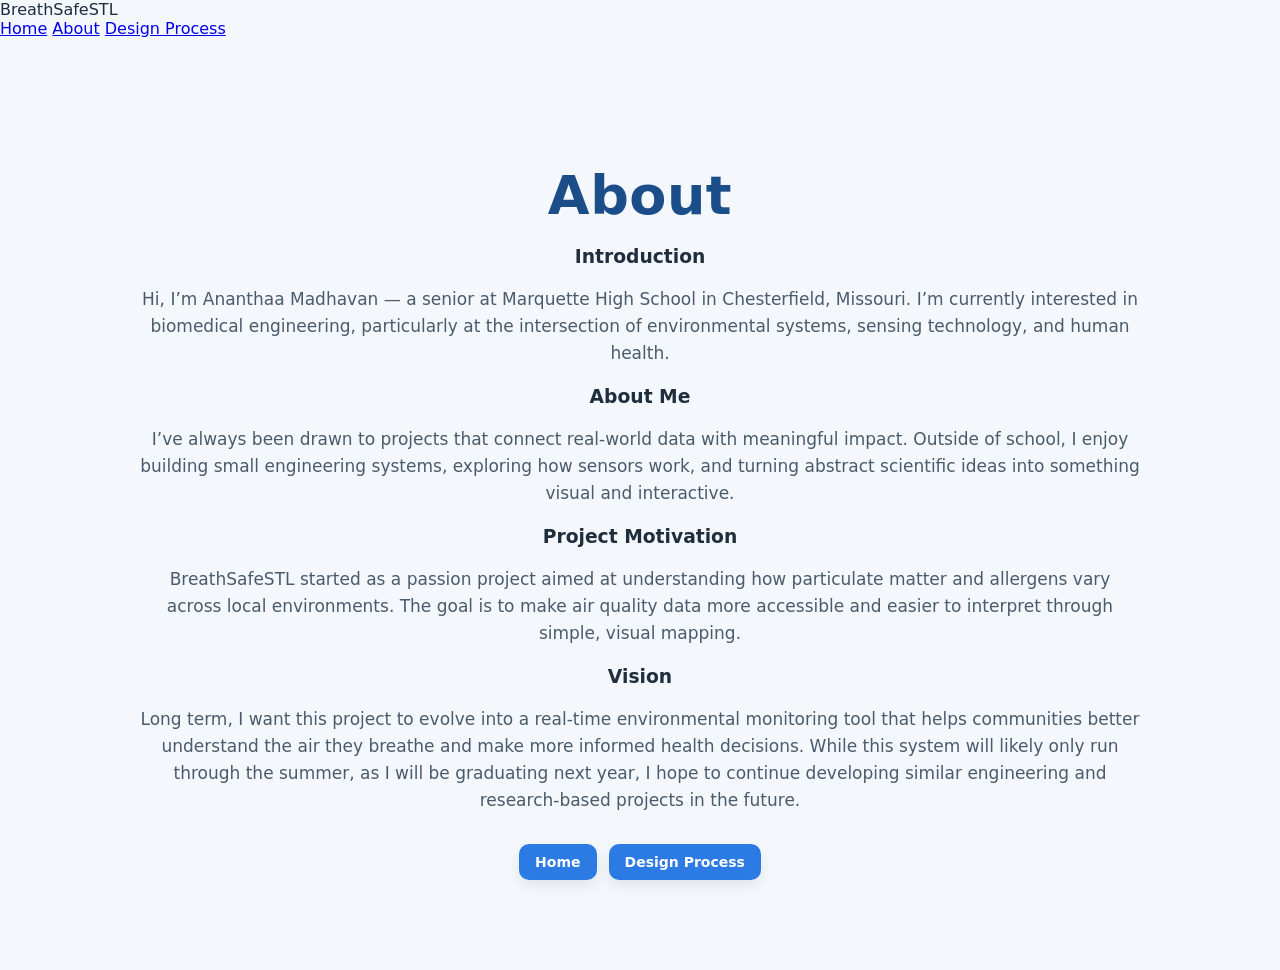
==== about.html @ 5d217c36 "Rename SafeBreathSTL to BreathSafeSTL in about.html" ====
<!DOCTYPE html>
<html>
<head>
  <title>About - BreathSafeSTL</title>
  <link rel="stylesheet" href="style.css">
</head>

<body>
<div class="top-banner">BreathSafeSTL</div>

<div class="navbar">
  <a href="index.html">Home</a>
  <a href="about.html">About</a>
  <a href="design.html">Design Process</a>
</div>
  <div class="container">
    <h1>About</h1>

    <div class="about-card">
      <h3>Introduction</h3>
      <p>
        Hi, I’m Ananthaa Madhavan — a senior at Marquette High School in Chesterfield, Missouri.
        I’m currently interested in biomedical engineering, particularly at the intersection of
        environmental systems, sensing technology, and human health.
      </p>
    </div>

    <div class="about-card">
      <h3>About Me</h3>
      <p>
        I’ve always been drawn to projects that connect real-world data with meaningful impact.
        Outside of school, I enjoy building small engineering systems, exploring how sensors work,
        and turning abstract scientific ideas into something visual and interactive.
      </p>
    </div>

    <div class="about-card">
      <h3>Project Motivation</h3>
      <p>
        BreathSafeSTL started as a passion project aimed at understanding how particulate matter
        and allergens vary across local environments. The goal is to make air quality data more
        accessible and easier to interpret through simple, visual mapping.
      </p>
    </div>

    <div class="about-card">
      <h3>Vision</h3>
      <p>
        Long term, I want this project to evolve into a real-time environmental monitoring tool
        that helps communities better understand the air they breathe and make more informed health decisions.
        While this system will likely only run through the summer, as I will be graduating next year,
        I hope to continue developing similar engineering and research-based projects in the future.
      </p>
    </div>

    <div class="links">
      <a href="index.html">Home</a>
      <a href="design.html">Design Process</a>
    </div>

  </div>

</body>
</html>
---- style.css ----
/* ====== GLOBAL ====== */
body {
  margin: 0;
  font-family: "Segoe UI", system-ui, Arial, sans-serif;
  background: #f4f7fb;
  color: #1f2d3d;
}

/* ====== LAYOUT ====== */
.container {
  max-width: 1000px;
  margin: 70px auto;
  padding: 20px;
  text-align: center;
}

/* ====== TITLE ====== */
h1 {
  font-size: 54px;
  margin-bottom: 8px;
  color: #1b4d89;
  letter-spacing: 0.5px;
}

/* ====== TEXT ====== */
p {
  font-size: 17px;
  color: #4b5b6b;
  line-height: 1.6;
}

.sub {
  font-size: 14px;
  color: #7a8a9a;
}

/* ====== NAV BUTTONS ====== */
.links {
  margin-top: 30px;
  display: flex;
  justify-content: center;
  gap: 12px;
  flex-wrap: wrap;
}

.links a {
  background: #2c7be5;
  color: white;
  padding: 10px 16px;
  border-radius: 10px;
  text-decoration: none;
  font-weight: 600;
  font-size: 14px;
  transition: all 0.2s ease;
  box-shadow: 0 6px 14px rgba(0,0,0,0.08);
}

.links a:hover {
  background: #1b5fc2;
  transform: translateY(-2px);
}

/* ====== DASHBOARD GRID ====== */
.grid {
  display: grid;
  grid-template-columns: repeat(auto-fit, minmax(240px, 1fr));
  gap: 18px;
  margin-top: 40px;
}

/* ====== CARDS ====== */
.card {
  background: white;
  border-radius: 16px;
  padding: 18px 20px;
  text-align: left;
  box-shadow: 0 10px 25px rgba(0,0,0,0.06);
  transition: all 0.2s ease;
  border: 1px solid rgba(0,0,0,0.04);
}

.card:hover {
  transform: translateY(-4px);
  box-shadow: 0 16px 35px rgba(0,0,0,0.10);
}

/* card headings */
.card h3 {
  margin: 0 0 8px 0;
  color: #1b4d89;
}

/* ====== STATUS COLORS (VERY IMPORTANT FOR "REAL UI" FEEL) ====== */
.status-good {
  color: #1f9d55;
  font-weight: 600;
}

.status-medium {
  color: #f0ad4e;
  font-weight: 600;
}

.status-bad {
  color: #e3342f;
  font-weight: 600;
}
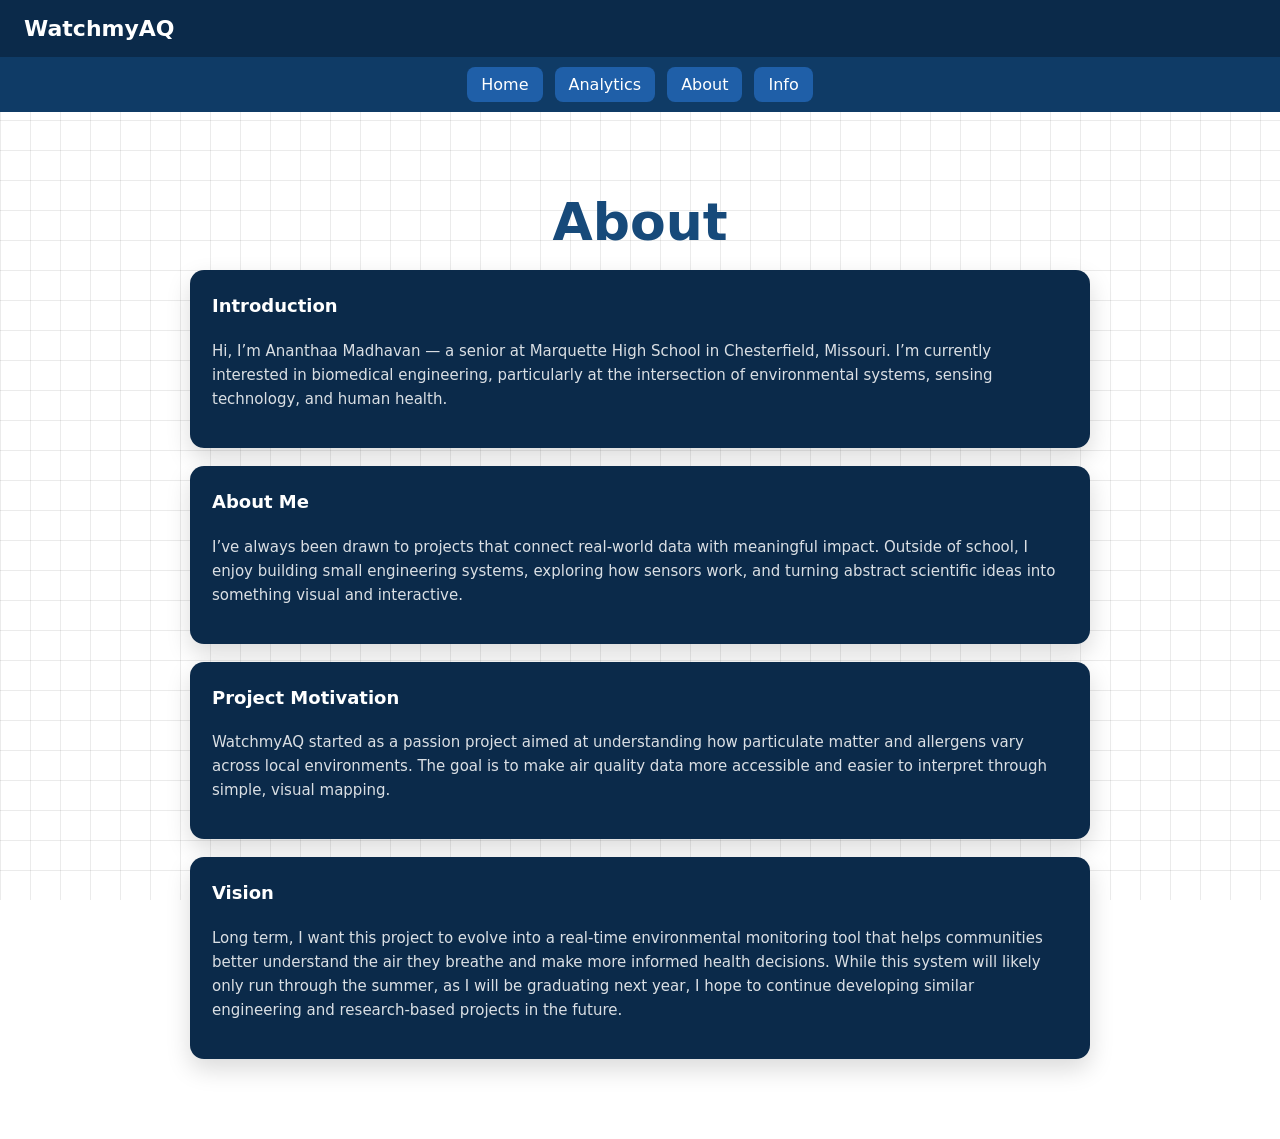
==== commit b318dbb5: "removed contact.html from the navbar and updated the top banner text to "WatchmyAQ" in all HTML file" ====
--- a/about.html
+++ b/about.html
@@ -1,19 +1,26 @@
 <!DOCTYPE html>
 <html>
 <head>
-  <title>About - BreathSafeSTL</title>
+  <title>About - WatchmyAQ</title>
   <link rel="stylesheet" href="style.css">
 </head>
+  
+<script src="script.js"></script>
+<body>
 
-<body>
-<div class="top-banner">BreathSafeSTL</div>
+  <!-- TOP BANNER -->
+  <div class="top-banner">WatchmyAQ</div>
 
-<div class="navbar">
-  <a href="index.html">Home</a>
-  <a href="about.html">About</a>
-  <a href="design.html">Design Process</a>
-</div>
+  <!-- NAV BAR -->
+ <div class="navbar">
+    <a href="index.html">Home</a>
+      <a href="analytics.html">Analytics</a>
+    <a href="about.html">About</a>
+    <a href="design.html">Info</a>
+  </div>
+  <!-- PAGE CONTENT -->
   <div class="container">
+
     <h1>About</h1>
 
     <div class="about-card">
@@ -37,7 +44,7 @@
     <div class="about-card">
       <h3>Project Motivation</h3>
       <p>
-        BreathSafeSTL started as a passion project aimed at understanding how particulate matter
+        WatchmyAQ started as a passion project aimed at understanding how particulate matter
         and allergens vary across local environments. The goal is to make air quality data more
         accessible and easier to interpret through simple, visual mapping.
       </p>
@@ -53,11 +60,6 @@
       </p>
     </div>
 
-    <div class="links">
-      <a href="index.html">Home</a>
-      <a href="design.html">Design Process</a>
-    </div>
-
   </div>
 
 </body>
--- a/style.css
+++ b/style.css
@@ -1,107 +1,389 @@
-/* ====== GLOBAL ====== */
+* {
+  box-sizing: border-box;
+}
+
+/* =======================
+   BASE
+======================= */
+
 body {
   margin: 0;
-  font-family: "Segoe UI", system-ui, Arial, sans-serif;
-  background: #f4f7fb;
+  font-family: "Segoe UI", system-ui, Arial;
+  background: #ffffff;
+
+  overflow-x: hidden;
+  overflow-y: auto;
+
   color: #1f2d3d;
 }
 
-/* ====== LAYOUT ====== */
+/* =======================
+   GRID (BOTTOM LAYER)
+======================= */
+
+body::before {
+  content: "";
+  position: fixed;
+  inset: 0;
+
+  background-image:
+    linear-gradient(to right, rgba(0,0,0,0.08) 1px, transparent 1px),
+    linear-gradient(to bottom, rgba(0,0,0,0.08) 1px, transparent 1px);
+
+  background-size: 30px 30px;
+
+  z-index: 0;
+  pointer-events: none;
+}
+
+/* =======================
+   PARTICLES (MIDDLE LAYER)
+======================= */
+
+.particle {
+  position: fixed;
+
+  border-radius: 50%;
+  opacity: 0.65;
+
+  box-shadow: 0 0 10px rgba(0,0,0,0.2);
+
+  pointer-events: none;
+
+  z-index: 2;
+}
+
+.green { background: #2ecc71; }
+.yellow { background: #f1c40f; }
+.orange { background: #e67e22; }
+.red { background: #e74c3c; }
+
+/* =======================
+   MAP
+======================= */
+
+#map {
+  height: 100vh;
+  width: 100vw;
+
+  position: fixed;
+  top: 0;
+  left: 0;
+
+  z-index: 1;
+}
+
+/* Leaflet internal layers must stay under UI */
+.leaflet-pane {
+  z-index: 1 !important;
+}
+
+.leaflet-top,
+.leaflet-bottom {
+  z-index: 2 !important;
+}
+
+/* =======================
+   PARTICLES (ABOVE MAP, BELOW UI)
+======================= */
+
+.particle {
+  position: fixed;
+
+  border-radius: 50%;
+  opacity: 0.65;
+
+  box-shadow: 0 0 10px rgba(0,0,0,0.2);
+
+  pointer-events: none;
+
+  z-index: 0; /* 👈 KEY CHANGE */
+}
+
+/* =======================
+   FOREGROUND CONTENT
+======================= */
+
 .container {
-  max-width: 1000px;
-  margin: 70px auto;
-  padding: 20px;
+  position: relative;
+  z-index: 10;
+
+  max-width: 900px;
+  margin: 80px auto;
   text-align: center;
 }
 
-/* ====== TITLE ====== */
 h1 {
-  font-size: 54px;
-  margin-bottom: 8px;
-  color: #1b4d89;
-  letter-spacing: 0.5px;
-}
-
-/* ====== TEXT ====== */
+  font-size: 52px;
+  color: #174a7a;
+  margin-bottom: 10px;
+}
+
 p {
+  color: #4b5b6b;
   font-size: 17px;
-  color: #4b5b6b;
+}
+
+/* =======================
+   ABOUT CARDS
+======================= */
+
+.about-card {
+  background: #0b2a4a;
+  color: white;
+
+  padding: 22px;
+  border-radius: 14px;
+  margin-top: 18px;
+
+  box-shadow: 0 10px 25px rgba(0,0,0,0.15);
+
+  text-align: left;
   line-height: 1.6;
 }
 
-.sub {
-  font-size: 14px;
-  color: #7a8a9a;
-}
-
-/* ====== NAV BUTTONS ====== */
-.links {
-  margin-top: 30px;
+.about-card h3 {
+  margin-top: 0;
+  font-size: 18px;
+}
+
+.about-card p {
+  color: rgba(255,255,255,0.85);
+  font-size: 15px;
+}
+
+/* =======================
+   TOP BANNER
+======================= */
+
+.top-banner {
+  background: #0b2a4a;
+  color: white;
+
+  padding: 16px 24px;
+  font-size: 22px;
+  font-weight: 600;
+
+  position: relative;
+  z-index: 9999;
+}
+
+/* =======================
+   NAVBAR
+======================= */
+
+.navbar {
+  position: relative;
+  z-index: 9999;
+
   display: flex;
   justify-content: center;
   gap: 12px;
-  flex-wrap: wrap;
-}
-
-.links a {
+
+  background: #0f3b66;
+  padding: 10px;
+}
+
+.navbar a {
+  color: white;
+  text-decoration: none;
+
+  padding: 8px 14px;
+  border-radius: 8px;
+
+  background: #1f5fa8;
+}
+
+.navbar a:hover {
   background: #2c7be5;
-  color: white;
-  padding: 10px 16px;
-  border-radius: 10px;
-  text-decoration: none;
+}
+
+/* =======================
+   PM PANEL
+======================= */
+
+.pm-toggle {
+  position: absolute;
+  top: 160px;
+  right: 15px;
+
+  z-index: 3000;
+
+  background: #0b2a4a;
+  padding: 12px;
+  border-radius: 12px;
+
+  width: 130px;
+
+  display: flex;
+  flex-direction: column;
+  gap: 8px;
+}
+
+.pm-title {
+  color: white;
+  font-size: 12px;
+  text-align: center;
   font-weight: 600;
+}
+
+.pm-toggle button {
+  background: rgba(255,255,255,0.1);
+  color: white;
+
+  border: none;
+  padding: 6px;
+
+  border-radius: 6px;
+
+  cursor: pointer;
+}
+
+.pm-toggle button.active {
+  background: white;
+  color: #0b2a4a;
+}
+
+/* =======================
+   DATA TILES
+======================= */
+
+#data-panel {
+  position: absolute;
+  top: 110px;
+  left: 15px;
+
+  z-index: 3000;
+
+  display: flex;
+  flex-direction: column;
+  gap: 10px;
+}
+
+.tile {
+  width: 140px;
+  height: 110px;
+
+  background: rgba(11, 42, 74, 0.92);
+  color: white;
+
+  border-radius: 14px;
+
+  box-shadow: 0 10px 25px rgba(0,0,0,0.25);
+
+  display: flex;
+  flex-direction: column;
+  justify-content: center;
+  align-items: center;
+}
+
+.tile .label {
+  font-size: 11px;
+  opacity: 0.75;
+}
+
+.tile .value {
+  font-size: 28px;
+  font-weight: 700;
+  margin-top: 6px;
+}
+
+#pointCounter {
+  position: fixed;
+  bottom: 20px;
+  right: 20px;
+
+  background: rgba(20, 20, 20, 0.75);
+  color: white;
+
+  padding: 10px 14px;
+
+  border-radius: 12px;
+
+  font-family: "Segoe UI", sans-serif;
   font-size: 14px;
-  transition: all 0.2s ease;
-  box-shadow: 0 6px 14px rgba(0,0,0,0.08);
-}
-
-.links a:hover {
-  background: #1b5fc2;
-  transform: translateY(-2px);
-}
-
-/* ====== DASHBOARD GRID ====== */
-.grid {
+
+  z-index: 9999;
+
+  backdrop-filter: blur(6px);
+
+  box-shadow: 0 0 10px rgba(0,0,0,0.3);
+}
+
+/* =======================
+   HEAT DOTS
+======================= */
+
+.heat-dot {
+  position: absolute;
+  border-radius: 50%;
+  transform: translate(-50%, -50%);
+  pointer-events: none;
+
+  filter: blur(18px);
+  opacity: 0.65;
+}
+/* =======================
+   ANALYTICS PAGE
+======================= */
+
+.analytics-grid {
+  width: 95%;
+  max-width: 1300px;
+
+  margin: 40px auto;
+
   display: grid;
-  grid-template-columns: repeat(auto-fit, minmax(240px, 1fr));
-  gap: 18px;
-  margin-top: 40px;
-}
-
-/* ====== CARDS ====== */
-.card {
-  background: white;
-  border-radius: 16px;
-  padding: 18px 20px;
-  text-align: left;
-  box-shadow: 0 10px 25px rgba(0,0,0,0.06);
-  transition: all 0.2s ease;
-  border: 1px solid rgba(0,0,0,0.04);
-}
-
-.card:hover {
+  grid-template-columns: 1fr 1fr;
+  gap: 25px;
+}
+
+.stat-card {
+  background: #0f2747;
+
+  height: 260px;
+
+  border-radius: 20px;
+
+  display: flex;
+  flex-direction: column;
+  justify-content: center;
+  align-items: center;
+
+  color: white;
+
+  box-shadow: 0 8px 20px rgba(0,0,0,0.15);
+
+  transition: transform 0.2s ease;
+}
+
+.stat-card:hover {
   transform: translateY(-4px);
-  box-shadow: 0 16px 35px rgba(0,0,0,0.10);
-}
-
-/* card headings */
-.card h3 {
-  margin: 0 0 8px 0;
-  color: #1b4d89;
-}
-
-/* ====== STATUS COLORS (VERY IMPORTANT FOR "REAL UI" FEEL) ====== */
-.status-good {
-  color: #1f9d55;
+}
+
+.stat-card h3 {
+  margin: 0 0 20px 0;
+
+  font-size: 1.5rem;
   font-weight: 600;
-}
-
-.status-medium {
-  color: #f0ad4e;
-  font-weight: 600;
-}
-
-.status-bad {
-  color: #e3342f;
-  font-weight: 600;
-}
+
+  text-align: center;
+}
+
+.stat-number {
+  font-size: 3.2rem;
+  font-weight: 700;
+}
+
+@media (max-width: 800px) {
+
+  .analytics-grid {
+    grid-template-columns: 1fr;
+  }
+
+}
+
+.heat-green { background: #2ecc71; }
+.heat-yellow { background: #f1c40f; }
+.heat-orange { background: #e67e22; }
+.heat-red { background: #e74c3c; }
